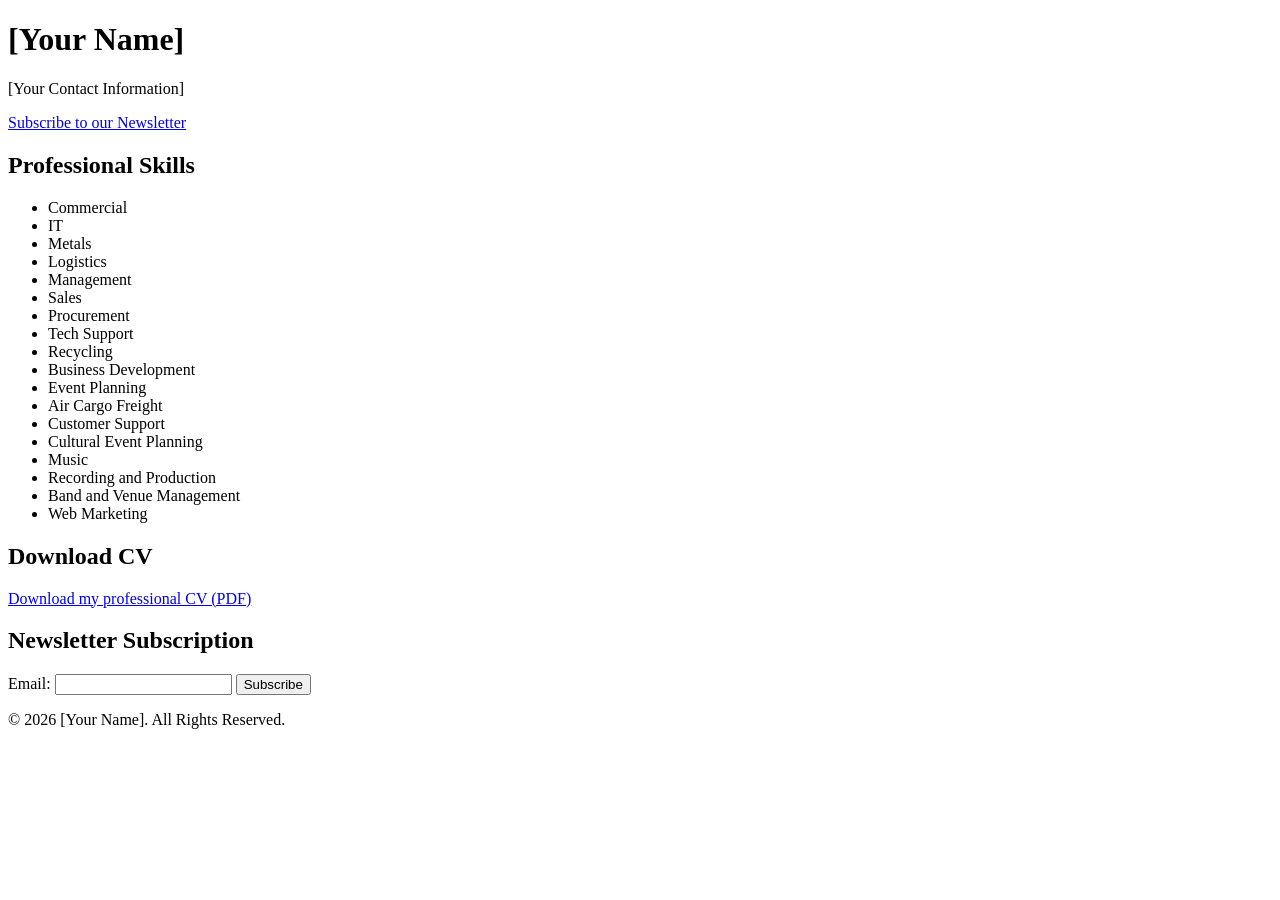
==== index.html @ 1f3b4469 "Updating index.html with professional CV website" ====
<!DOCTYPE html>
<html lang="en">
<head>
    <meta charset="UTF-8">
    <meta name="viewport" content="width=device-width, initial-scale=1.0">
    <meta name="description" content="Professional CV of [Your Name]. Subscribe to our newsletter for updates and download the CV as PDF!">
    <title>Professional CV</title>
    <link rel="stylesheet" href="styles.css">
</head>
<body>
    <header>
        <h1>[Your Name]</h1>
        <p>[Your Contact Information]</p>
        <p><a href="#subscription">Subscribe to our Newsletter</a></p>
    </header>

    <main>
        <section id="skills">
            <h2>Professional Skills</h2>
            <ul>
                <li>Commercial</li>
                <li>IT</li>
                <li>Metals</li>
                <li>Logistics</li>
                <li>Management</li>
                <li>Sales</li>
                <li>Procurement</li>
                <li>Tech Support</li>
                <li>Recycling</li>
                <li>Business Development</li>
                <li>Event Planning</li>
                <li>Air Cargo Freight</li>
                <li>Customer Support</li>
                <li>Cultural Event Planning</li>
                <li>Music</li>
                <li>Recording and Production</li>
                <li>Band and Venue Management</li>
                <li>Web Marketing</li>
            </ul>
        </section>

        <section id="download">
            <h2>Download CV</h2>
            <p><a href="cv-download.pdf">Download my professional CV (PDF)</a></p>
        </section>

        <section id="subscription">
            <h2>Newsletter Subscription</h2>
            <form action="#" method="post">
                <label for="email">Email:</label>
                <input type="email" id="email" name="email" required>
                <button type="submit">Subscribe</button>
            </form>
        </section>
    </main>

    <footer>
        <p>&copy; 2026 [Your Name]. All Rights Reserved.</p>
    </footer>
    <script src="script.js"></script>
</body>
</html>
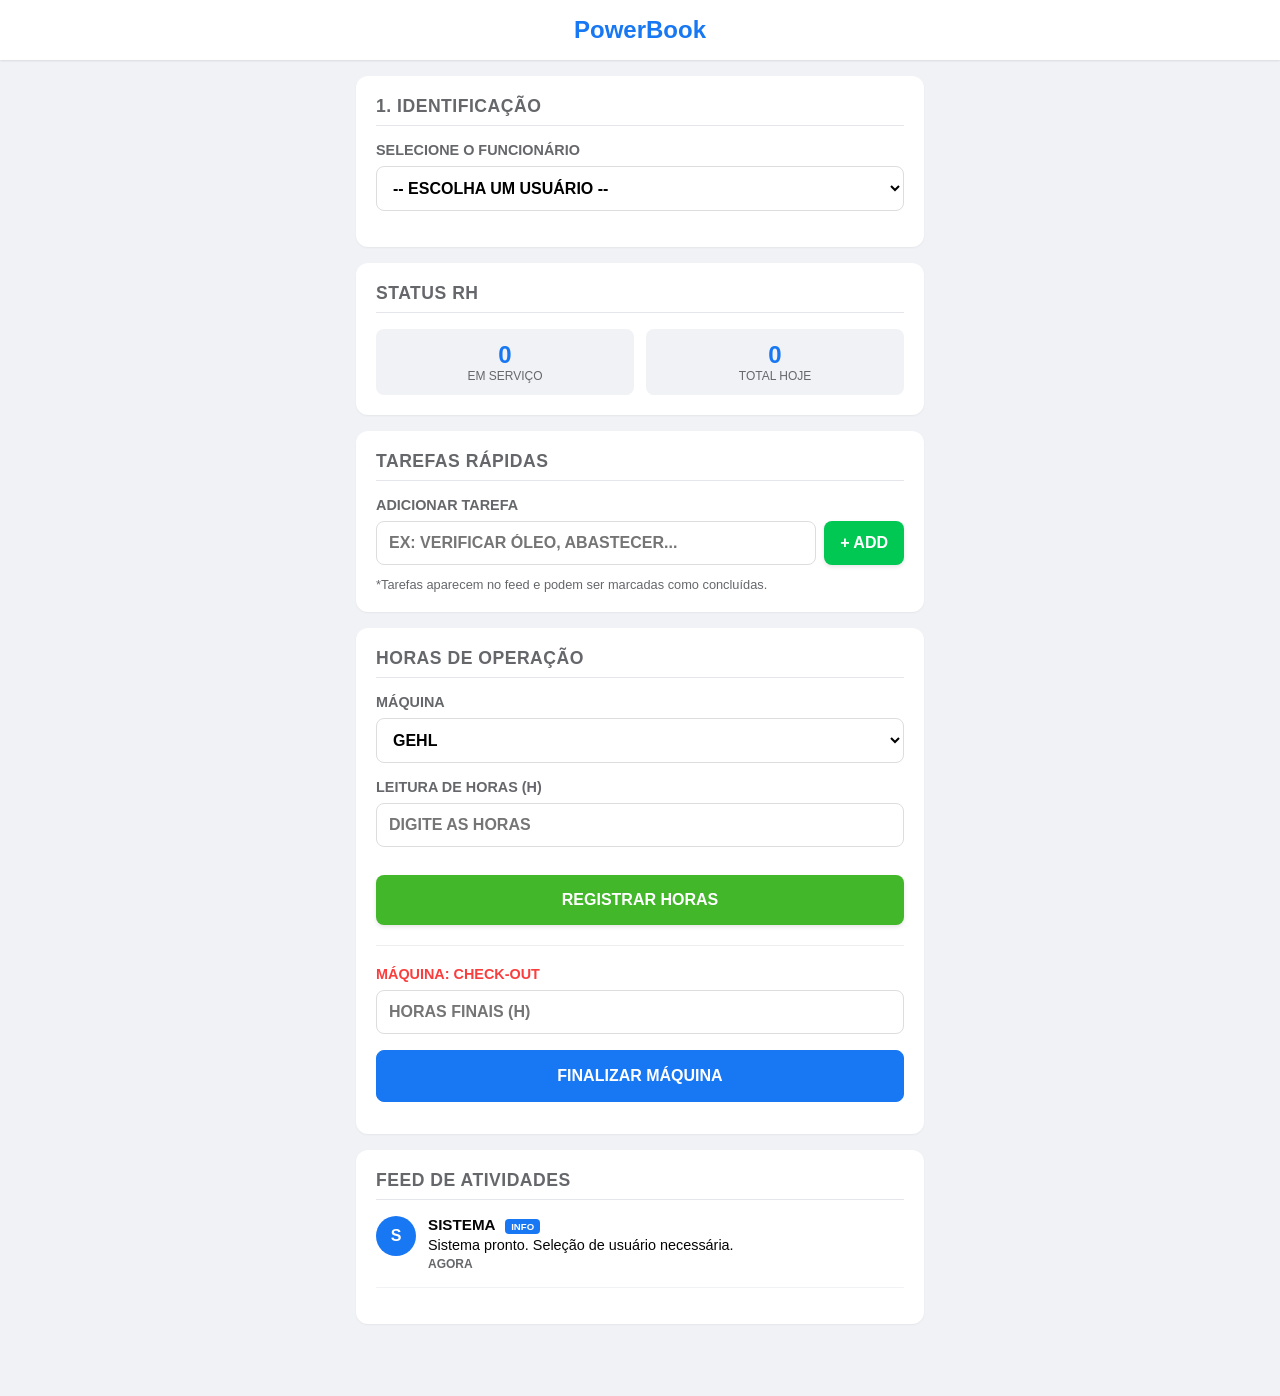
==== commit c9bb7405: "Add files via upload" ====
--- a/index.html
+++ b/index.html
@@ -1,62 +1,735 @@
-<!DOCTYPE html>
-<html lang="en">
-<head>
-    <meta charset="UTF-8">
-    <meta name="viewport" content="width=device-width, initial-scale=1.0">
-    <meta name="description" content="Professional CV of [Your Name]. Subscribe to our newsletter for updates and download the CV as PDF!">
-    <title>Professional CV</title>
-    <link rel="stylesheet" href="styles.css">
-</head>
-<body>
-    <header>
-        <h1>[Your Name]</h1>
-        <p>[Your Contact Information]</p>
-        <p><a href="#subscription">Subscribe to our Newsletter</a></p>
-    </header>
-
-    <main>
-        <section id="skills">
-            <h2>Professional Skills</h2>
-            <ul>
-                <li>Commercial</li>
-                <li>IT</li>
-                <li>Metals</li>
-                <li>Logistics</li>
-                <li>Management</li>
-                <li>Sales</li>
-                <li>Procurement</li>
-                <li>Tech Support</li>
-                <li>Recycling</li>
-                <li>Business Development</li>
-                <li>Event Planning</li>
-                <li>Air Cargo Freight</li>
-                <li>Customer Support</li>
-                <li>Cultural Event Planning</li>
-                <li>Music</li>
-                <li>Recording and Production</li>
-                <li>Band and Venue Management</li>
-                <li>Web Marketing</li>
-            </ul>
-        </section>
-
-        <section id="download">
-            <h2>Download CV</h2>
-            <p><a href="cv-download.pdf">Download my professional CV (PDF)</a></p>
-        </section>
-
-        <section id="subscription">
-            <h2>Newsletter Subscription</h2>
-            <form action="#" method="post">
-                <label for="email">Email:</label>
-                <input type="email" id="email" name="email" required>
-                <button type="submit">Subscribe</button>
-            </form>
-        </section>
-    </main>
-
-    <footer>
-        <p>&copy; 2026 [Your Name]. All Rights Reserved.</p>
-    </footer>
-    <script src="script.js"></script>
-</body>
+<!DOCTYPE html>
+<html lang="pt-BR">
+<head>
+    <meta charset="UTF-8">
+    <meta name="viewport" content="width=device-width, initial-scale=1.0, maximum-scale=1.0, user-scalable=no">
+    <title>PowerBook - Manutenção Concluída</title>
+    <style>
+        :root {
+            --primary: #1877f2;
+            --success: #42b72a;
+            --danger: #fa3e3e;
+            --warning: #f7b928;
+            --bg: #f0f2f5;
+            --card: #ffffff;
+            --text: #050505;
+            --subtext: #65676b;
+            --error: #ff4d4d;
+            --task: #00c853;
+        }
+
+        * { box-sizing: border-box; -webkit-tap-highlight-color: transparent; }
+
+        body {
+            font-family: -apple-system, BlinkMacSystemFont, "Segoe UI", Roboto, Helvetica, Arial, sans-serif;
+            background: var(--bg);
+            margin: 0;
+            padding: 0;
+            color: var(--text);
+            padding-bottom: 40px;
+        }
+
+        .header {
+            background: var(--card);
+            padding: 16px;
+            text-align: center;
+            box-shadow: 0 1px 2px rgba(0,0,0,0.1);
+            position: sticky;
+            top: 0;
+            z-index: 100;
+        }
+
+        .logo {
+            font-size: 1.5rem;
+            font-weight: 800;
+            color: var(--primary);
+            margin: 0;
+        }
+
+        .container {
+            max-width: 600px;
+            margin: 0 auto;
+            padding: 16px;
+        }
+
+        .card {
+            background: var(--card);
+            border-radius: 12px;
+            padding: 20px;
+            margin-bottom: 16px;
+            box-shadow: 0 1px 2px rgba(0,0,0,0.05);
+        }
+
+        h2 {
+            font-size: 1.1rem;
+            margin: 0 0 16px 0;
+            text-transform: uppercase;
+            color: var(--subtext);
+            letter-spacing: 0.5px;
+            border-bottom: 1px solid #e4e6eb;
+            padding-bottom: 8px;
+        }
+
+        label {
+            display: block;
+            font-weight: 600;
+            margin-bottom: 8px;
+            font-size: 0.9rem;
+            color: var(--subtext);
+            text-transform: uppercase;
+        }
+
+        select, input {
+            width: 100%;
+            padding: 12px;
+            border: 1px solid #ddd;
+            border-radius: 8px;
+            font-size: 1rem;
+            font-weight: 600;
+            text-transform: uppercase;
+            margin-bottom: 16px;
+            background: #fff;
+        }
+
+        select:focus, input:focus {
+            outline: none;
+            border-color: var(--primary);
+            box-shadow: 0 0 0 3px rgba(24, 119, 242, 0.1);
+        }
+
+        .btn {
+            width: 100%;
+            padding: 16px;
+            border: none;
+            border-radius: 8px;
+            font-size: 1rem;
+            font-weight: 800;
+            text-transform: uppercase;
+            cursor: pointer;
+            transition: transform 0.1s, opacity 0.2s;
+            margin-bottom: 12px;
+            display: flex;
+            align-items: center;
+            justify-content: center;
+            gap: 8px;
+            color: white;
+            box-shadow: 0 2px 4px rgba(0,0,0,0.1);
+        }
+
+        .btn:active { transform: scale(0.98); }
+        .btn:disabled { opacity: 0.5; cursor: not-allowed; transform: none; box-shadow: none; }
+
+        .btn-primary { background: var(--primary); }
+        .btn-danger { background: var(--danger); }
+        .btn-success { background: var(--success); }
+        .btn-warning { background: var(--warning); color: #000; }
+        .btn-mach { background: var(--primary); border: 1px solid var(--primary); box-shadow: none; }
+        .btn-task { background: var(--task); }
+        .btn-maint { background: #009688; border: 1px solid #00796b; box-shadow: none; }
+
+        .status-box {
+            padding: 12px;
+            border-radius: 8px;
+            text-align: center;
+            font-weight: bold;
+            margin-bottom: 16px;
+            display: none;
+            border: 1px solid transparent;
+        }
+        .status-lunch { background: #fff3cd; color: #856404; border-color: #ffeeba; display: block; }
+        .status-active { background: #d4edda; color: #155724; border-color: #c3e6cb; display: block; }
+
+        .stats-grid {
+            display: grid;
+            grid-template-columns: 1fr 1fr;
+            gap: 12px;
+        }
+        .stat-item {
+            background: #f0f2f5;
+            padding: 12px;
+            border-radius: 8px;
+            text-align: center;
+        }
+        .stat-val { font-size: 1.5rem; font-weight: 800; color: var(--primary); }
+        .stat-label { font-size: 0.75rem; text-transform: uppercase; color: var(--subtext); }
+
+        .feed {
+            max-height: 500px;
+            overflow-y: auto;
+        }
+        .feed-item {
+            display: flex;
+            gap: 12px;
+            margin-bottom: 16px;
+            padding-bottom: 16px;
+            border-bottom: 1px solid #f0f2f5;
+        }
+        .avatar {
+            width: 40px;
+            height: 40px;
+            border-radius: 50%;
+            background: #ddd;
+            display: flex;
+            align-items: center;
+            justify-content: center;
+            font-weight: bold;
+            color: #555;
+            flex-shrink: 0;
+        }
+        .feed-content h4 { margin: 0 0 4px 0; font-size: 0.95rem; }
+        .feed-content p { margin: 0; font-size: 0.9rem; }
+        .feed-time { 
+            font-size: 0.75rem; 
+            color: var(--subtext); 
+            margin-top: 4px; 
+            font-weight: 600;
+        }
+        .badge {
+            font-size: 0.6rem;
+            padding: 2px 6px;
+            border-radius: 4px;
+            color: white;
+            margin-left: 6px;
+            text-transform: uppercase;
+        }
+        .bg-in { background: var(--success); }
+        .bg-out { background: var(--danger); }
+        .bg-lunch { background: var(--warning); color: #000; }
+        .bg-mach { background: var(--primary); }
+        .bg-task { background: var(--task); }
+        .bg-error { background: var(--error); }
+        .bg-done { background: #888; }
+        .bg-maint { background: #009688; }
+
+        /* Maintenance Warning Banner */
+        .maint-warning {
+            background: #fff5f5;
+            border: 2px solid var(--danger);
+            border-radius: 8px;
+            padding: 12px;
+            margin-bottom: 16px;
+            display: none;
+            animation: shake 0.5s;
+        }
+        @keyframes shake {
+            0% { transform: translateX(0); }
+            25% { transform: translateX(-5px); }
+            50% { transform: translateX(5px); }
+            75% { transform: translateX(-5px); }
+            100% { transform: translateX(0); }
+        }
+        .maint-title {
+            color: var(--danger);
+            font-weight: 800;
+            font-size: 0.9rem;
+            margin-bottom: 4px;
+            display: flex;
+            align-items: center;
+            gap: 6px;
+        }
+        .maint-desc {
+            font-size: 0.85rem;
+            color: #333;
+            margin-bottom: 12px;
+        }
+
+        .hidden { display: none; }
+        
+        .toast {
+            position: fixed;
+            top: 50%;
+            left: 50%;
+            transform: translate(-50%, -50%);
+            background: var(--error);
+            color: white;
+            padding: 16px 24px;
+            border-radius: 8px;
+            font-weight: bold;
+            box-shadow: 0 4px 12px rgba(0,0,0,0.3);
+            z-index: 1000;
+            display: none;
+            text-align: center;
+            width: 80%;
+            max-width: 300px;
+            animation: fadeIn 0.2s;
+        }
+        @keyframes fadeIn { from {opacity: 0;} to {opacity: 1;} }
+
+        /* Task Input */
+        .task-input-group {
+            display: flex;
+            gap: 8px;
+            margin-bottom: 12px;
+        }
+        .task-input-group input {
+            margin-bottom: 0;
+        }
+        .task-input-group button {
+            width: auto;
+            padding: 12px 16px;
+            margin-bottom: 0;
+            white-space: nowrap;
+        }
+    </style>
+</head>
+<body>
+
+    <div class="header">
+        <h1 class="logo">PowerBook</h1>
+    </div>
+
+    <div class="container">
+        
+        <!-- User Selection -->
+        <div class="card">
+            <h2>1. Identificação</h2>
+            <label>Selecione o Funcionário</label>
+            <select id="userSelect">
+                <option value="" disabled selected>-- Escolha um Usuário --</option>
+                <option value="PEDRO TAVARES">PEDRO TAVARES</option>
+                <option value="LUIS SOUSA">LUIS SOUSA</option>
+                <option value="CLAUDIO MIRANDA">CLAUDIO MIRANDA</option>
+            </select>
+
+            <!-- Status Banner -->
+            <div id="statusDisplay" class="status-box"></div>
+
+            <!-- Action Buttons -->
+            <div id="controls" class="hidden">
+                <button id="btnIn" class="btn btn-primary" onclick="doCheckIn()">
+                    👍 ENTRAR (CHECK-IN)
+                </button>
+                
+                <!-- Lunch Buttons (Hidden by default) -->
+                <div id="lunchControls" class="hidden">
+                    <button id="btnLunchStart" class="btn btn-warning" onclick="toggleLunchStart()">
+                        🍽️ ALMOÇO (INÍCIO)
+                    </button>
+                    <button id="btnLunchEnd" class="btn btn-primary hidden" onclick="toggleLunchEnd()">
+                        🔄 VOLTA DO ALMOÇO
+                    </button>
+                </div>
+
+                <button id="btnOut" class="btn btn-danger" onclick="doCheckOut()">
+                    👋 SAIR (FINALIZAR)
+                </button>
+            </div>
+        </div>
+
+        <!-- Stats -->
+        <div class="card">
+            <h2>Status RH</h2>
+            <div class="stats-grid">
+                <div class="stat-item">
+                    <div class="stat-val" id="statIn">0</div>
+                    <div class="stat-label">Em Serviço</div>
+                </div>
+                <div class="stat-item">
+                    <div class="stat-val" id="statTotal">0</div>
+                    <div class="stat-label">Total Hoje</div>
+                </div>
+            </div>
+        </div>
+
+        <!-- Tasks -->
+        <div class="card">
+            <h2>Tarefas Rápidas</h2>
+            <label>Adicionar Tarefa</label>
+            <div class="task-input-group">
+                <input type="text" id="taskInput" placeholder="Ex: Verificar óleo, Abastecer...">
+                <button class="btn btn-task" onclick="addTask()">+ ADD</button>
+            </div>
+            <div style="font-size: 0.8rem; color: var(--subtext);">
+                *Tarefas aparecem no feed e podem ser marcadas como concluídas.
+            </div>
+        </div>
+
+        <!-- Machine -->
+        <div class="card">
+            <h2>Horas de Operação</h2>
+            
+            <!-- Maintenance Warning Banner -->
+            <div id="maintBanner" class="maint-warning">
+                <div class="maint-title">⚠️ MANUTENÇÃO REQUERIDA</div>
+                <div class="maint-desc">
+                    A máquina <strong id="maintMachineName"></strong> atingiu <strong id="maintHours"></strong> horas de operação.
+                    <br>Por favor, realize a manutenção.
+                </div>
+                <button class="btn btn-maint" id="btnCompleteMaint" onclick="completeMaintenance()">
+                    ✅ MANUTENÇÃO CONCLUÍDA
+                </button>
+            </div>
+
+            <label>Máquina</label>
+            <select id="machineSelect">
+                <option value="GEHL">GEHL</option>
+                <option value="MUSTANG">MUSTANG</option>
+                <option value="BOBCAT">BOBCAT</option>
+            </select>
+            <label>Leitura de Horas (H)</label>
+            <input type="number" id="hourInput" placeholder="DIGITE AS HORAS">
+            <div id="lastReadingDisplay" style="font-size: 0.8rem; color: var(--subtext); margin-bottom: 12px;"></div>
+            
+            <button class="btn btn-success" id="btnLogRead" onclick="doOdometer()">REGISTRAR HORAS</button>
+            <hr style="margin: 20px 0; border: 0; border-top: 1px solid #eee;">
+            
+            <label style="color: var(--danger);">MÁQUINA: CHECK-OUT</label>
+            <input type="number" id="machineOutInput" placeholder="HORAS FINAIS (H)">
+            <button class="btn btn-mach" id="btnMachOut" onclick="doMachineCheckout()">FINALIZAR MÁQUINA</button>
+        </div>
+
+        <!-- Feed -->
+        <div class="card">
+            <h2>Feed de Atividades</h2>
+            <div id="feedList" class="feed">
+                <div class="feed-item">
+                    <div class="avatar" style="background:var(--primary); color:white;">S</div>
+                    <div class="feed-content">
+                        <h4>SISTEMA <span class="badge bg-mach">INFO</span></h4>
+                        <p>Sistema pronto. Seleção de usuário necessária.</p>
+                        <div class="feed-time" id="feedTime">AGORA</div>
+                    </div>
+                </div>
+            </div>
+        </div>
+
+    </div>
+
+    <div id="toast" class="toast">ERRO: Leitura inválida!</div>
+
+    <script>
+        // State
+        let user = null;
+        let isOnShift = false;
+        let isOnLunch = false;
+        let shiftStart = null;
+        let lunchStart = null;
+        let totalLunchMs = 0;
+        let logLines = [];
+        let activeMachines = 0;
+        let machineCheckoutDone = false;
+        let taskCounter = 0;
+
+        // Machine History Store
+        // 'reading' = last recorded hour meter value
+        // 'totalHours' = cumulative hours tracked for maintenance logic
+        // 'lastMaint' = Date object of last maintenance
+        const machineHistory = {
+            "GEHL": { reading: 0, totalHours: 0, lastMaint: null },
+            "MUSTANG": { reading: 0, totalHours: 0, lastMaint: null },
+            "BOBCAT": { reading: 0, totalHours: 0, lastMaint: null }
+        };
+
+        // Elements
+        const userSelect = document.getElementById('userSelect');
+        const controls = document.getElementById('controls');
+        const statusDisplay = document.getElementById('statusDisplay');
+        const lunchControls = document.getElementById('lunchControls');
+        const btnIn = document.getElementById('btnIn');
+        const btnLunchStart = document.getElementById('btnLunchStart');
+        const btnLunchEnd = document.getElementById('btnLunchEnd');
+        const btnOut = document.getElementById('btnOut');
+        const feedList = document.getElementById('feedList');
+        const feedTime = document.getElementById('feedTime');
+        const machineSelect = document.getElementById('machineSelect');
+        const hourInput = document.getElementById('hourInput');
+        const machineOutInput = document.getElementById('machineOutInput');
+        const lastReadingDisplay = document.getElementById('lastReadingDisplay');
+        const btnLogRead = document.getElementById('btnLogRead');
+        const btnMachOut = document.getElementById('btnMachOut');
+        const toast = document.getElementById('toast');
+        const maintBanner = document.getElementById('maintBanner');
+        const maintMachineName = document.getElementById('maintMachineName');
+        const maintHours = document.getElementById('maintHours');
+        const btnCompleteMaint = document.getElementById('btnCompleteMaint');
+
+        // Time Helpers
+        const now = () => new Date();
+        const timeStr = (d) => d.toLocaleTimeString('pt-BR', {hour:'2-digit', minute:'2-digit'});
+        const dateStr = (d) => d.toLocaleDateString('pt-BR') + ' ' + timeStr(d);
+
+        // Update UI when machine changes
+        machineSelect.addEventListener('change', updateLastReadingUI);
+        function updateLastReadingUI() {
+            const machId = machineSelect.value;
+            const data = machineHistory[machId];
+            const lastVal = data.reading;
+            const totalHours = data.totalHours;
+            
+            // Format Last Maintenance
+            let maintText = "Nunca";
+            if (data.lastMaint) {
+                maintText = dateStr(data.lastMaint);
+            }
+
+            lastReadingDisplay.innerText = `Última leitura: ${lastVal} H | Total Horas: ${totalHours}h | Última Manutenção: ${maintText}`;
+            
+            // Check for Maintenance Warning
+            // Trigger only if totalHours >= 200 AND it's a multiple of 200 (200, 400, 600...)
+            if (totalHours >= 200 && (totalHours % 200 === 0)) {
+                maintMachineName.innerText = machId;
+                maintHours.innerText = totalHours;
+                maintBanner.style.display = 'block';
+            } else {
+                maintBanner.style.display = 'none';
+            }
+
+            // Reset inputs
+            hourInput.value = '';
+            machineOutInput.value = '';
+        }
+
+        // Initialize
+        userSelect.addEventListener('change', (e) => {
+            user = e.target.value;
+            if(user) {
+                controls.classList.remove('hidden');
+                // Reset state
+                isOnShift = false;
+                isOnLunch = false;
+                shiftStart = null;
+                totalLunchMs = 0;
+                machineCheckoutDone = false;
+                lunchControls.classList.add('hidden');
+                statusDisplay.style.display = 'none';
+                btnIn.disabled = false;
+                btnOut.disabled = false;
+                addLog('SISTEMA', 'INFO', `Usuário ${user} selecionado.`);
+                updateLastReadingUI();
+            } else {
+                controls.classList.add('hidden');
+                user = null;
+            }
+        });
+
+        function addLog(name, type, msg) {
+            const d = now();
+            let badgeClass = 'bg-mach';
+            if(type === 'IN') badgeClass = 'bg-in';
+            if(type === 'OUT') badgeClass = 'bg-out';
+            if(type === 'LUNCH') badgeClass = 'bg-lunch';
+            if(type === 'MACH') badgeClass = 'bg-mach';
+            if(type === 'TASK') badgeClass = 'bg-task';
+            if(type === 'MAINT') badgeClass = 'bg-maint';
+
+            const html = `
+                <div class="feed-item">
+                    <div class="avatar" style="background:${type==='LUNCH'?'var(--warning)':'#ddd'}; color:${type==='LUNCH'?'#000':'#555'}">${name.charAt(0)}</div>
+                    <div class="feed-content">
+                        <h4>${name} <span class="badge ${badgeClass}">${type}</span></h4>
+                        <p>${msg}</p>
+                        <div class="feed-time">${dateStr(d)} - ${timeStr(d)}</div>
+                    </div>
+                </div>
+            `;
+            feedList.insertAdjacentHTML('afterbegin', html);
+            logLines.push(`[${dateStr(d)}] ${name} - ${type}: ${msg}`);
+            feedTime.innerText = dateStr(d) + ' ' + timeStr(d);
+        }
+
+        function doCheckIn() {
+            if(!user) return;
+            isOnShift = true;
+            shiftStart = now();
+            totalLunchMs = 0;
+            
+            btnIn.disabled = true;
+            lunchControls.classList.remove('hidden');
+            statusDisplay.innerText = "EM TURNO";
+            statusDisplay.className = "status-box status-active";
+            
+            addLog(user, 'IN', 'Iniciou o turno.');
+        }
+
+        function toggleLunchStart() {
+            if(!isOnShift) return;
+            
+            isOnLunch = true;
+            lunchStart = now();
+            
+            btnLunchStart.classList.add('hidden');
+            btnLunchEnd.classList.remove('hidden');
+            
+            statusDisplay.innerText = "EM PAUSA: ALMOÇO";
+            statusDisplay.className = "status-box status-lunch";
+            
+            addLog(user, 'LUNCH', 'Iniciou pausa para almoço.');
+        }
+
+        function toggleLunchEnd() {
+            if(!isOnLunch) return;
+            
+            const end = now();
+            const duration = end - lunchStart;
+            totalLunchMs += duration;
+            
+            isOnLunch = false;
+            
+            btnLunchStart.classList.remove('hidden');
+            btnLunchEnd.classList.add('hidden');
+            
+            statusDisplay.style.display = 'none';
+            
+            const minutes = Math.round(duration / 60000);
+            addLog(user, 'LUNCH', `Volta de almoço (${minutes} min).`);
+        }
+
+        function doOdometer() {
+            const machId = machineSelect.value;
+            const val = parseFloat(hourInput.value);
+            const lastVal = machineHistory[machId].reading;
+
+            if (isNaN(val)) {
+                showToast("ERRO: Digite um valor numérico.");
+                return;
+            }
+
+            if (val < lastVal) {
+                showToast(`ERRO: Leitura (${val}) menor que a última (${lastVal}).`);
+                return;
+            }
+
+            const diff = val - lastVal;
+            machineHistory[machId].reading = val;
+            machineHistory[machId].totalHours += diff;
+            
+            activeMachines++;
+            addLog("SISTEMA", 'MACH', `${machId} registrada: ${val} H (Total: ${diff} H).`);
+            hourInput.value = '';
+            updateLastReadingUI();
+        }
+
+        function doMachineCheckout() {
+            const machId = machineSelect.value;
+            const finalVal = parseFloat(machineOutInput.value);
+            const lastVal = machineHistory[machId].reading;
+
+            if (isNaN(finalVal)) {
+                showToast("ERRO: Digite a leitura final da máquina.");
+                return;
+            }
+
+            if (finalVal < lastVal) {
+                showToast(`ERRO: Leitura final (${finalVal}) menor que a última registrada (${lastVal}).`);
+                return;
+            }
+
+            const diff = finalVal - lastVal;
+            machineCheckoutDone = true;
+            
+            addLog("SISTEMA", 'MACH', `${machId} CHECK-OUT: Final ${finalVal} H (Total: ${diff} H).`);
+            
+            machineOutInput.value = '';
+            btnMachOut.disabled = true;
+            btnMachOut.innerText = "MÁQUINA FINALIZADA";
+            showToast("Máquina finalizada com sucesso!");
+        }
+
+        function doCheckOut() {
+            if (!user || !isOnShift) return;
+            
+            const shiftEnd = now();
+            const totalShiftMs = shiftEnd - shiftStart;
+            const totalMinutes = Math.round(totalShiftMs / 60000);
+            const hours = Math.floor(totalMinutes / 60);
+            const mins = totalMinutes % 60;
+            
+            const workMinutes = totalMinutes - Math.round(totalLunchMs / 60000);
+
+            let warning = "";
+            if (!machineCheckoutDone) {
+                warning = " (Atenção: Máquina não finalizada)";
+                addLog("SISTEMA", 'MACH', `ADVERTÊNCIA: ${user} saiu sem finalizar a máquina.`);
+            }
+
+            addLog(user, 'OUT', `Finalizou turno (${hours}h ${mins}m). Trabalho: ${workMinutes} min.${warning}`);
+            
+            // Reset UI
+            isOnShift = false;
+            btnIn.disabled = false;
+            btnOut.innerText = "SAIR (FINALIZAR TURNO)";
+            lunchControls.classList.add('hidden');
+            statusDisplay.style.display = 'none';
+            btnLunchStart.classList.remove('hidden');
+            btnLunchEnd.classList.add('hidden');
+            
+            // Reset Machine State for next user
+            machineCheckoutDone = false;
+            btnMachOut.disabled = false;
+            btnMachOut.innerText = "FINALIZAR MÁQUINA";
+            
+            updateStats();
+        }
+
+        function updateStats() {
+            document.getElementById('statIn').innerText = isOnShift ? 1 : 0;
+            document.getElementById('statTotal').innerText = isOnShift ? 1 : 0;
+            activeMachines = 0;
+        }
+
+        function showToast(msg) {
+            toast.innerText = msg;
+            toast.style.display = 'block';
+            setTimeout(() => {
+                toast.style.display = 'none';
+            }, 3000);
+        }
+
+        function addTask() {
+            const input = document.getElementById('taskInput');
+            const taskName = input.value.trim();
+            
+            if (!taskName || !user) {
+                showToast("Digite uma tarefa e selecione um usuário.");
+                return;
+            }
+
+            const taskId = `task-${Date.now()}`;
+            const html = `
+                <div class="feed-item">
+                    <div class="avatar" style="background:var(--task); color:white;">T</div>
+                    <div class="feed-content">
+                        <h4>${user} <span class="badge bg-task">TAREFA</span></h4>
+                        <p>${taskName}</p>
+                        <div class="feed-time">${dateStr(now())} - ${timeStr(now())}</div>
+                        <button class="btn btn-success" style="margin-top:8px; width:auto; padding:8px 12px; font-size:0.8rem; border-radius:4px;" onclick="completeTask('${taskId}', this)">✔ CONCLUÍDO</button>
+                    </div>
+                </div>
+            `;
+            
+            feedList.insertAdjacentHTML('afterbegin', html);
+            logLines.push(`[${dateStr(now())}] ${user} - TAREFA: ${taskName}`);
+            input.value = '';
+        }
+
+        function completeTask(id, btn) {
+            const item = btn.closest('.feed-item');
+            const title = item.querySelector('h4');
+            const p = item.querySelector('p');
+            const taskName = p.innerText;
+            
+            title.innerHTML = `${title.innerHTML.replace(/✔ CONCLUÍDO/, '')} <span class="badge bg-done">FECHADO</span>`;
+            p.style.textDecoration = "line-through";
+            p.style.color = "#888";
+            btn.style.display = "none";
+            
+            addLog("SISTEMA", "TASK", `Tarefa "${taskName}" concluída.`);
+        }
+
+        function completeMaintenance() {
+            const machId = machineSelect.value;
+            
+            // Reset hours
+            machineHistory[machId].totalHours = 0;
+            machineHistory[machId].lastMaint = now();
+            
+            // Log
+            addLog("SISTEMA", 'MAINT', `Manutenção concluída. Novo ciclo iniciado para ${machId}.`);
+            
+            // Hide banner and update UI
+            maintBanner.style.display = 'none';
+            updateLastReadingUI();
+        }
+    </script>
+</body>
 </html>
